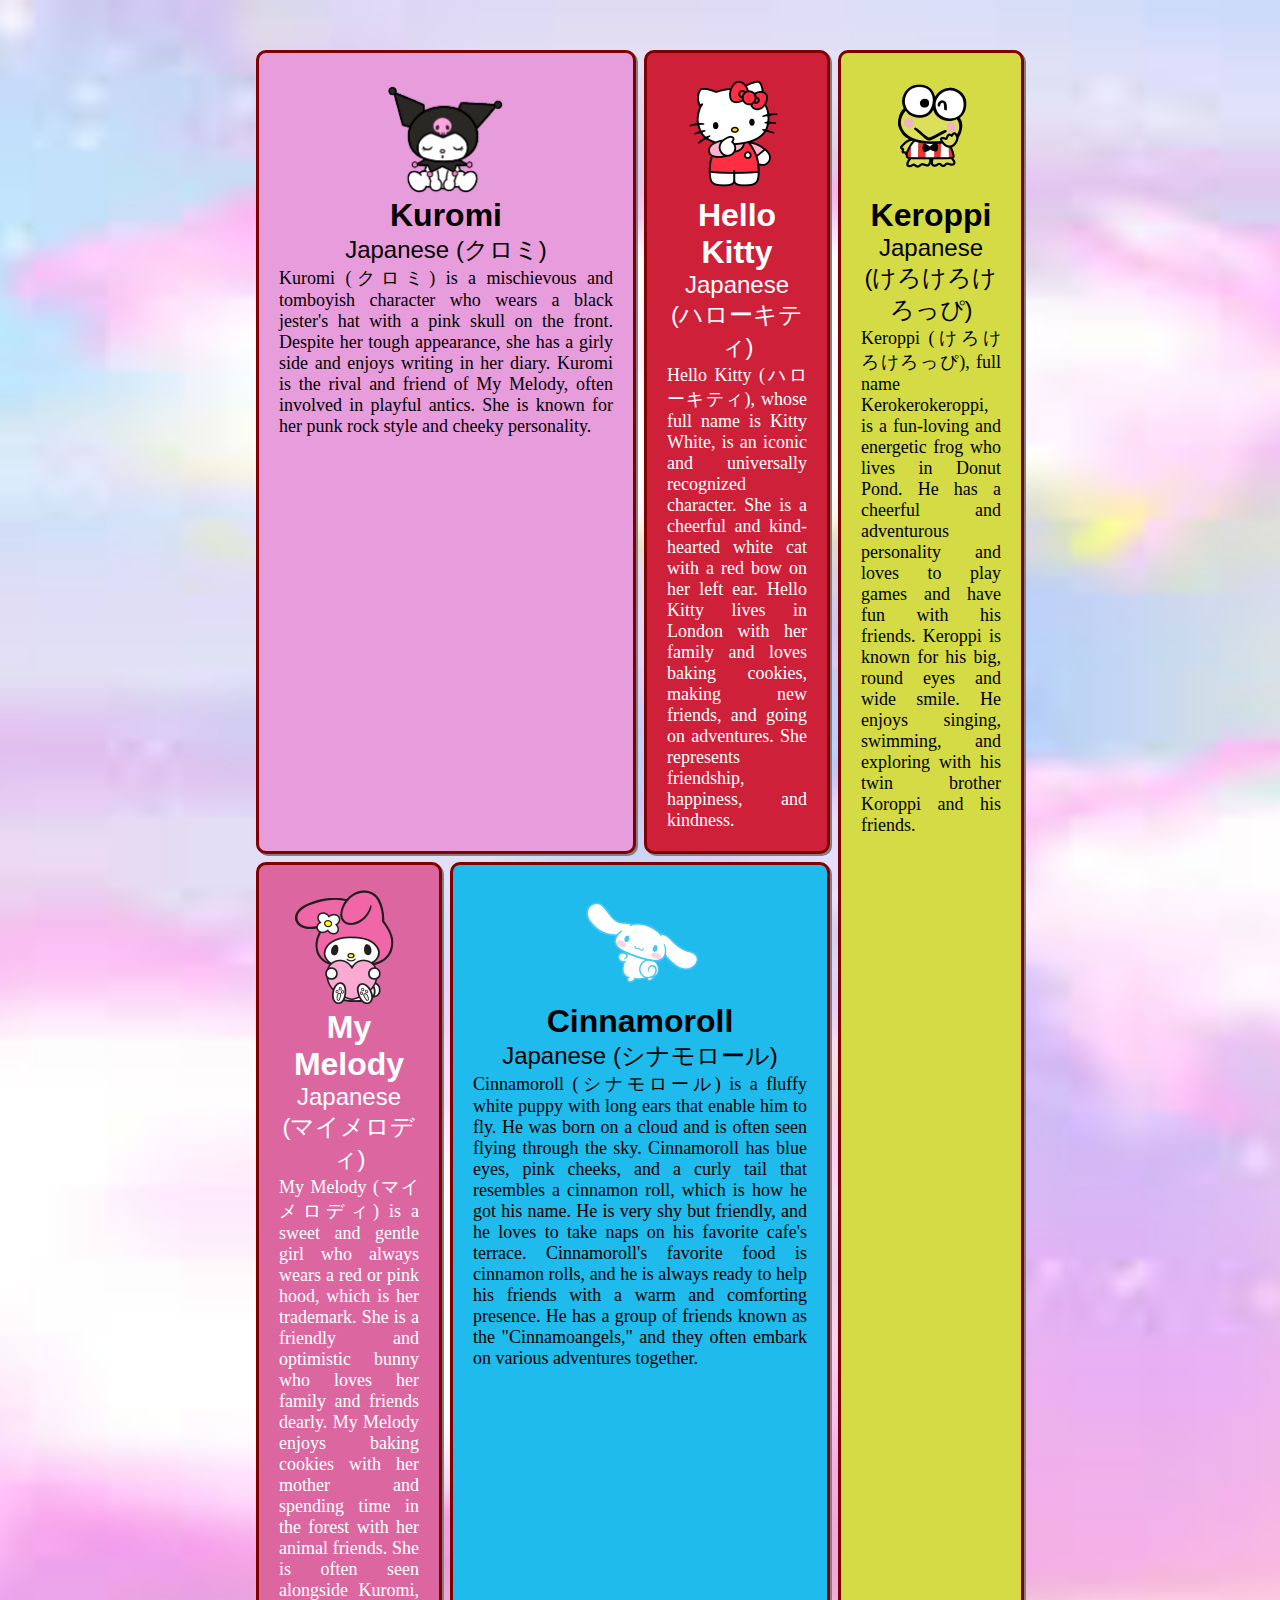
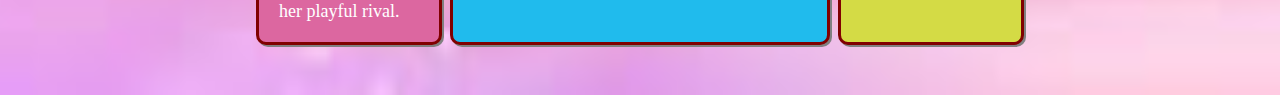
==== abundo_bustos_tsa6.html @ f44a4de0 "Update and rename sanrio.html to abundo_bustos_tsa6.html" ====
<!DOCTYPE html>
<html lang="en">

<head>
    <meta charset="UTF-8">
    <meta name="viewport" content="width=device-width, initial-scale=1.0">
    <title>Sanrio Characters</title>
    <link rel="stylesheet" href="t6.css">
</head>

<body>
    <div class="container">

        <div class="character" id="kuromi">
            <div class="details">
                <img src="kuromi.gif" alt="Kuromi">
                <div class="name-race">
                    <p class="name">Kuromi </p>
                    <p class="race">Japanese (クロミ)</p>
                </div>
            </div>
            <p class="desc">Kuromi (クロミ) is a mischievous and tomboyish character who wears a black jester's hat with a
                pink skull on
                the
                front. Despite her tough appearance, she has a girly side and enjoys writing in her diary. Kuromi is the
                rival and friend of My Melody, often involved in playful antics. She is known for her punk rock style
                and
                cheeky personality.</p>
        </div>

        <div class="character" id="hellokitty">
            <div class="details">
                <img src="hellokitty.gif" alt="Hello Kitty">
                <div class="name/race">
                    <p class="name">Hello Kitty </p>
                    <p class="race">Japanese (ハローキティ)</p>
                </div>
            </div>
            <p class="desc">Hello Kitty (ハローキティ), whose full name is Kitty White, is an iconic and universally
                recognized character.
                She is a
                cheerful and kind-hearted white cat with a red bow on her left ear. Hello Kitty lives in London with her
                family
                and loves baking cookies, making new friends, and going on adventures. She represents friendship,
                happiness, and
                kindness.</p>
        </div>

        <div class="character" id="mymelody">
            <div class="details">
                <img src="mymelody.gif" alt="My Melody">
                <div class="name/race">
                    <p class="name">My Melody </p>
                    <p class="race">Japanese (マイメロディ)</p>
                </div>
            </div>
            <p class="desc">My Melody (マイメロディ) is a sweet and gentle girl who always wears a red or pink hood, which is
                her
                trademark. She is
                a friendly and optimistic bunny who loves her family and friends dearly. My Melody enjoys baking cookies
                with
                her mother and spending time in the forest with her animal friends. She is often seen alongside Kuromi,
                her
                playful rival.</p>
        </div>

        <div class="character" id="keroppi">
            <div class="details">
                <img src="keroppi.gif" alt="Keroppi">
                <div class="name/race">
                    <p class="name">Keroppi </p>
                    <p class="race">Japanese (けろけろけろっぴ)</p>
                </div>
            </div>
            <p class="desc">Keroppi (けろけろけろっぴ), full name Kerokerokeroppi, is a fun-loving and energetic frog who lives
                in Donut
                Pond. He has
                a cheerful and adventurous personality and loves to play games and have fun with his friends. Keroppi is
                known
                for his big, round eyes and wide smile. He enjoys singing, swimming, and exploring with his twin brother
                Koroppi
                and his friends.</p>
        </div>

        <div class="character" id="cinnamoroll">
            <div class="details">
                <img src="cinna.gif" alt="cinnamoroll">
                <div class="name/race">
                    <p class="name">Cinnamoroll </p>
                    <p class="race">Japanese (シナモロール)</p>
                </div>
            </div>
            <p class="desc">Cinnamoroll (シナモロール) is a fluffy white puppy with long ears that enable him to fly. He was
                born on a
                cloud and is often seen flying through the sky. Cinnamoroll has blue eyes, pink cheeks, and a curly tail
                that resembles a cinnamon roll, which is how he got his name. He is very shy but friendly, and he loves
                to take naps on his favorite cafe's terrace. Cinnamoroll's favorite food is cinnamon rolls, and he is
                always ready to help his friends with a warm and comforting presence. He has a group of friends known as
                the "Cinnamoangels," and they often embark on various adventures together.



        </div>
</body>

</html>
---- t6.css ----
* {
    padding: 0;
    margin: 0;
    box-sizing: border-box;
}

body {
    background-image: url(sanriobg.jpg);
    background-position: center;
    background-repeat: no-repeat;
    background-size: cover;
}

.container {
    width: 60vw;
    margin: 50px auto;
    display: grid;
    gap: 8px;
    grid-template-columns: repeat(4, 1fr);
}

.character {
    display: flex;
    border: 3px solid maroon;
    box-shadow: 2px 2px grey;
    padding: 20px;
    text-align: center;
    border-radius: 10px;
    flex-direction: column;
}

.details {
    text-align: center;
    font-family: Arial, Helvetica, sans-serif;
}

img {
    width: 120px;
}

img:hover {
    transform: rotate(360deg);
    transition: 1s;
}

.desc {
    text-align: justify;
    font-size: 18px;
}

.name {
    font-size: 32px;
    font-weight: 700;
}

.race {
    font-size: 24px;
}

#kuromi {
    background-color: #e79cdc;
    grid-column: 1/3;
    grid-row: 1/3;
}

#hellokitty {
    background-color: #CF2039;
    color: white;
    grid-column: 3/3;
    grid-row: 1/3;
}

#mymelody {
    background-color: #DC67A0;
    color: white;
    grid-column: 1/2;
    grid-row: 3/5;
}

#keroppi {
    background-color: #D4DB45;
    grid-column: 4/5;
    grid-row: 1/5;
}

#cinnamoroll {
    background-color: #20BBED;
    grid-column: 2/4;
    grid-row: 3/5;
}

@media (max-width:1150px) {
    .container {
        grid-template-columns: 1fr;
    }

    #kuromi {
        grid-column: 1/2;
        grid-row: auto;
    }

    #hellokitty {
        grid-column: 1/3;
        grid-row: auto;

    }

    #mymelody {
        grid-column: 1/2;
        grid-row: auto;
    }

    #keroppi {
        grid-column: 1/2;
        grid-row: auto;
    }

    #cinnamoroll {
        grid-column: 1/2;
        grid-row: auto;
    }
}
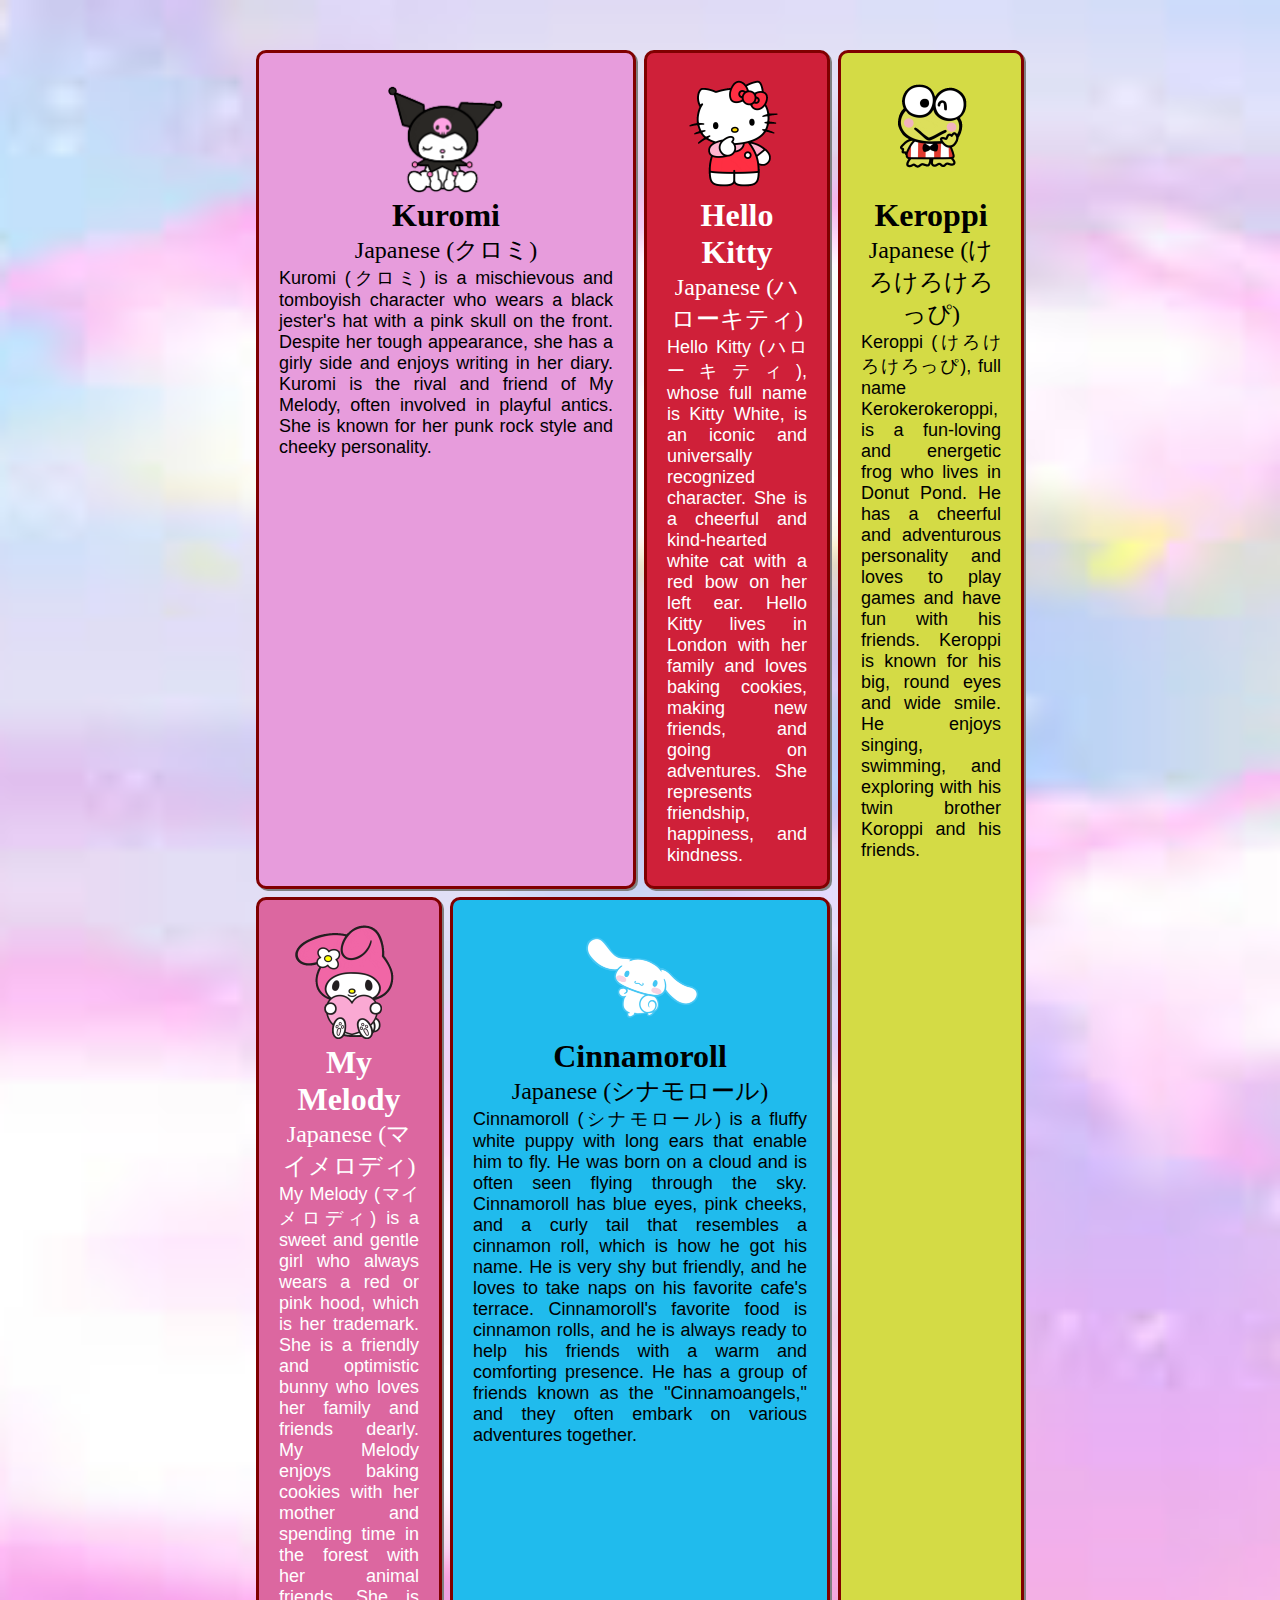
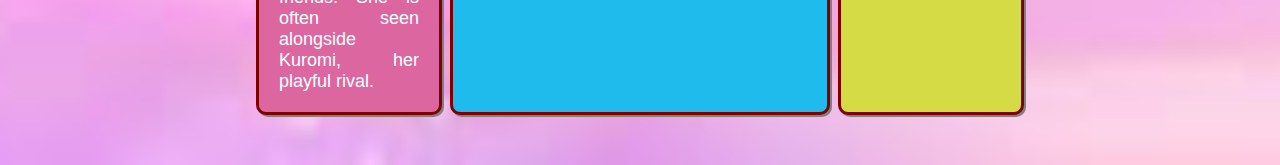
==== commit 7c621225: "Update abundo_bustos_tsa6.html" ====
--- a/abundo_bustos_tsa6.html
+++ b/abundo_bustos_tsa6.html
@@ -10,7 +10,6 @@
 
 <body>
     <div class="container">
-
         <div class="character" id="kuromi">
             <div class="details">
                 <img src="kuromi.gif" alt="Kuromi">
--- a/t6.css
+++ b/t6.css
@@ -44,16 +44,20 @@
 }
 
 .desc {
+    font-family: 'Gill Sans', 'Gill Sans MT', Calibri, 'Trebuchet MS', sans-serif;
     text-align: justify;
     font-size: 18px;
 }
 
 .name {
+font-family: Cambria, Cochin, Georgia, Times, 'Times New Roman', serif;
     font-size: 32px;
     font-weight: 700;
 }
 
 .race {
+    font-family: Cambria, Cochin, Georgia, Times, 'Times New Roman', serif;
+
     font-size: 24px;
 }
 
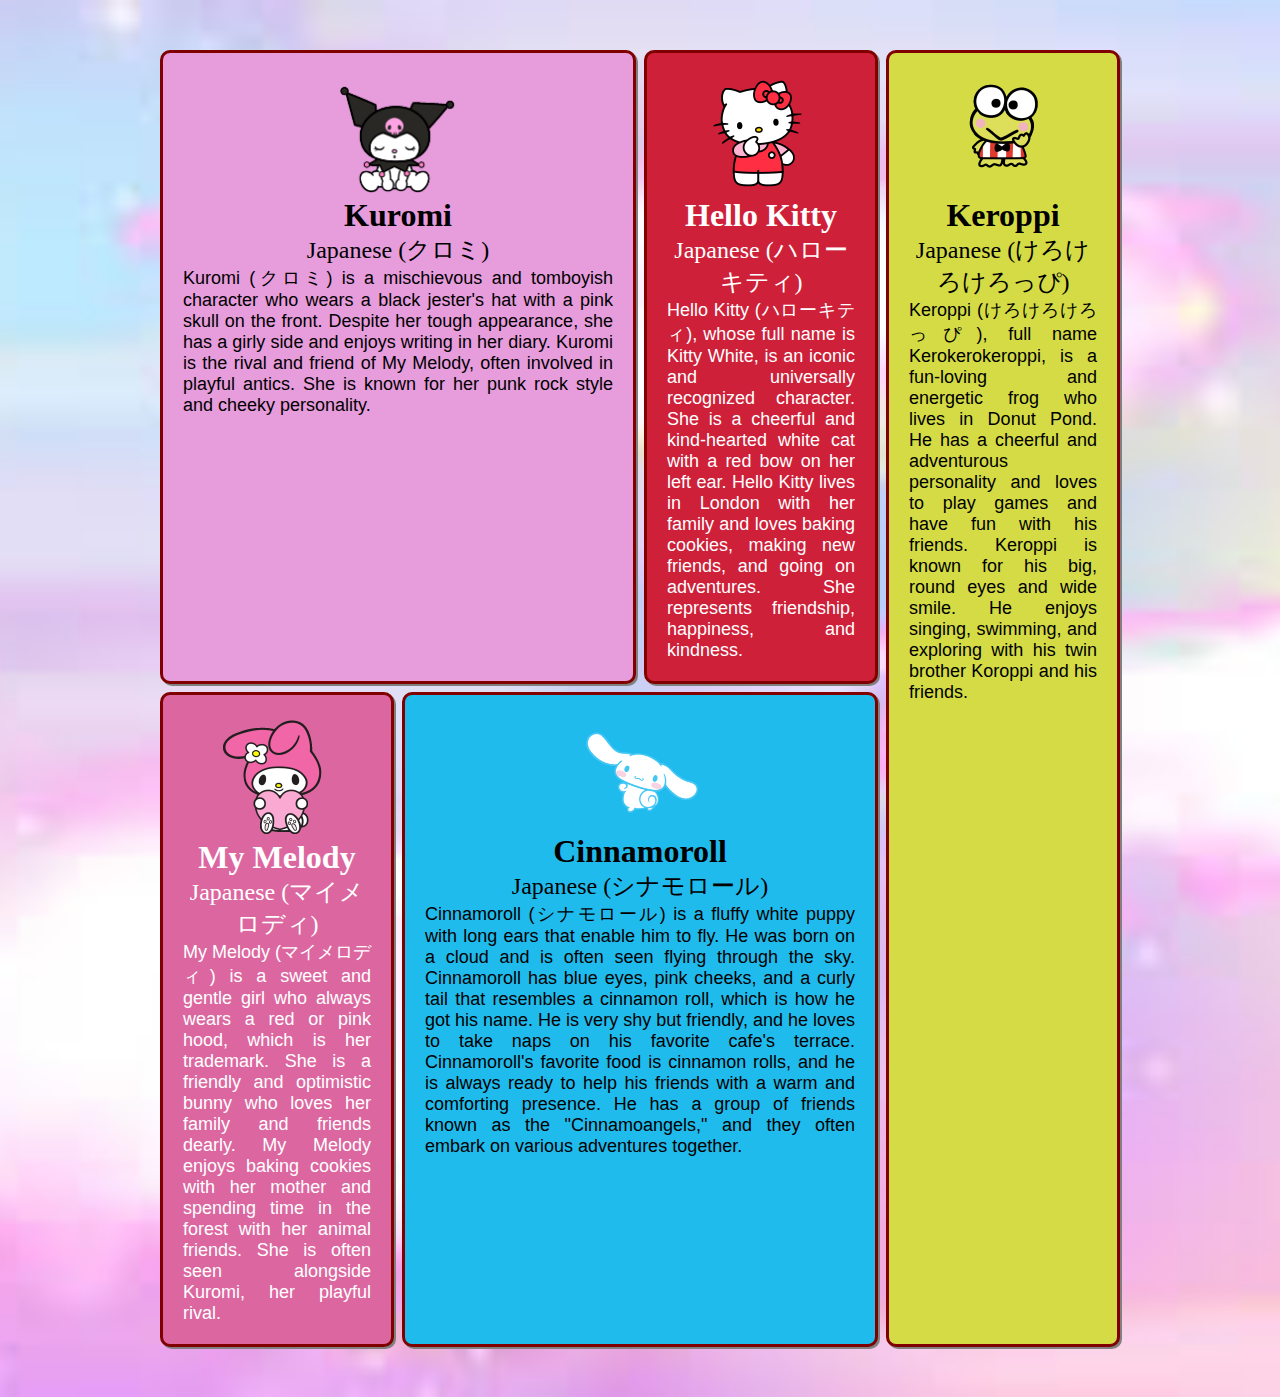
==== commit be575b7f: "Update abundo_bustos_tsa6.html" ====
--- a/abundo_bustos_tsa6.html
+++ b/abundo_bustos_tsa6.html
@@ -1,6 +1,5 @@
 <!DOCTYPE html>
 <html lang="en">
-
 <head>
     <meta charset="UTF-8">
     <meta name="viewport" content="width=device-width, initial-scale=1.0">
--- a/t6.css
+++ b/t6.css
@@ -12,7 +12,8 @@
 }
 
 .container {
-    width: 60vw;
+    width: 75vw;
+    height: auto;
     margin: 50px auto;
     display: grid;
     gap: 8px;
@@ -20,6 +21,7 @@
 }
 
 .character {
+
     display: flex;
     border: 3px solid maroon;
     box-shadow: 2px 2px grey;
@@ -123,4 +125,4 @@
         grid-column: 1/2;
         grid-row: auto;
     }
-}+}
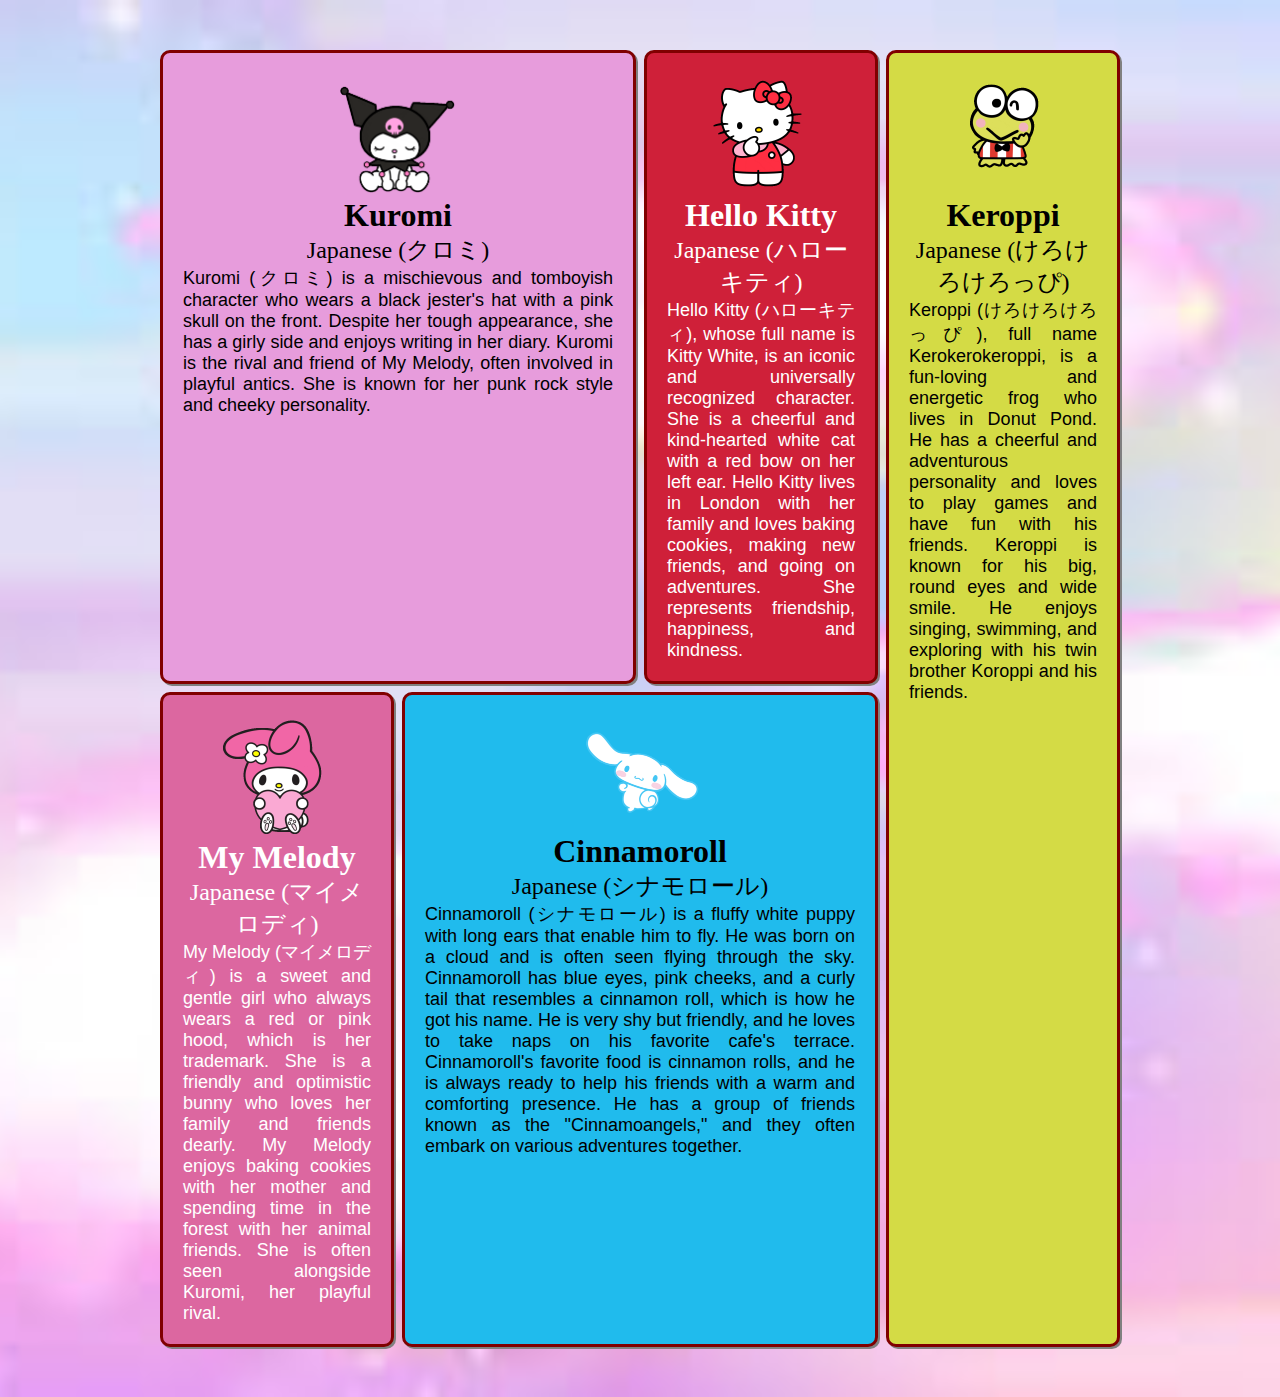
==== commit b717e0ed: "Update abundo_bustos_tsa6.html" ====
--- a/abundo_bustos_tsa6.html
+++ b/abundo_bustos_tsa6.html
@@ -1,5 +1,6 @@
 <!DOCTYPE html>
 <html lang="en">
+    
 <head>
     <meta charset="UTF-8">
     <meta name="viewport" content="width=device-width, initial-scale=1.0">
@@ -8,7 +9,9 @@
 </head>
 
 <body>
+    
     <div class="container">
+        
         <div class="character" id="kuromi">
             <div class="details">
                 <img src="kuromi.gif" alt="Kuromi">
--- a/t6.css
+++ b/t6.css
@@ -125,4 +125,4 @@
         grid-column: 1/2;
         grid-row: auto;
     }
-}
+}